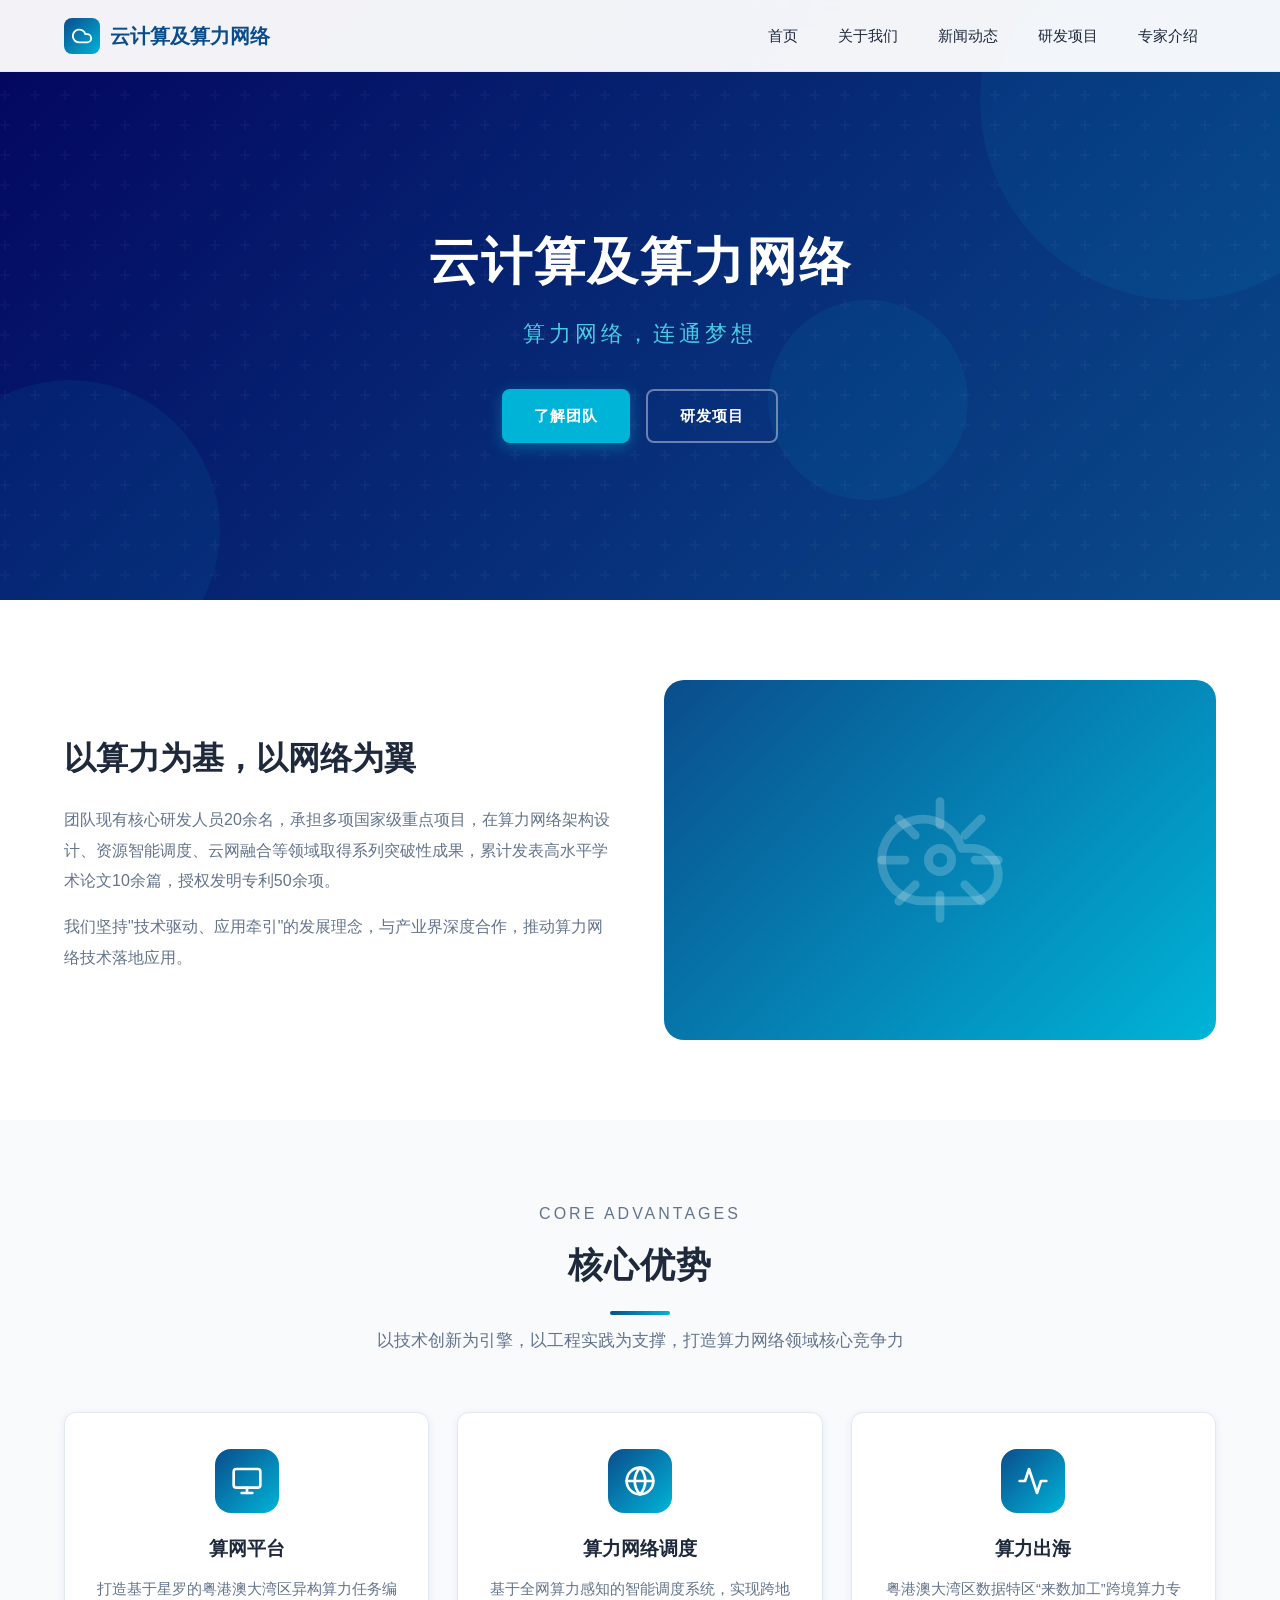
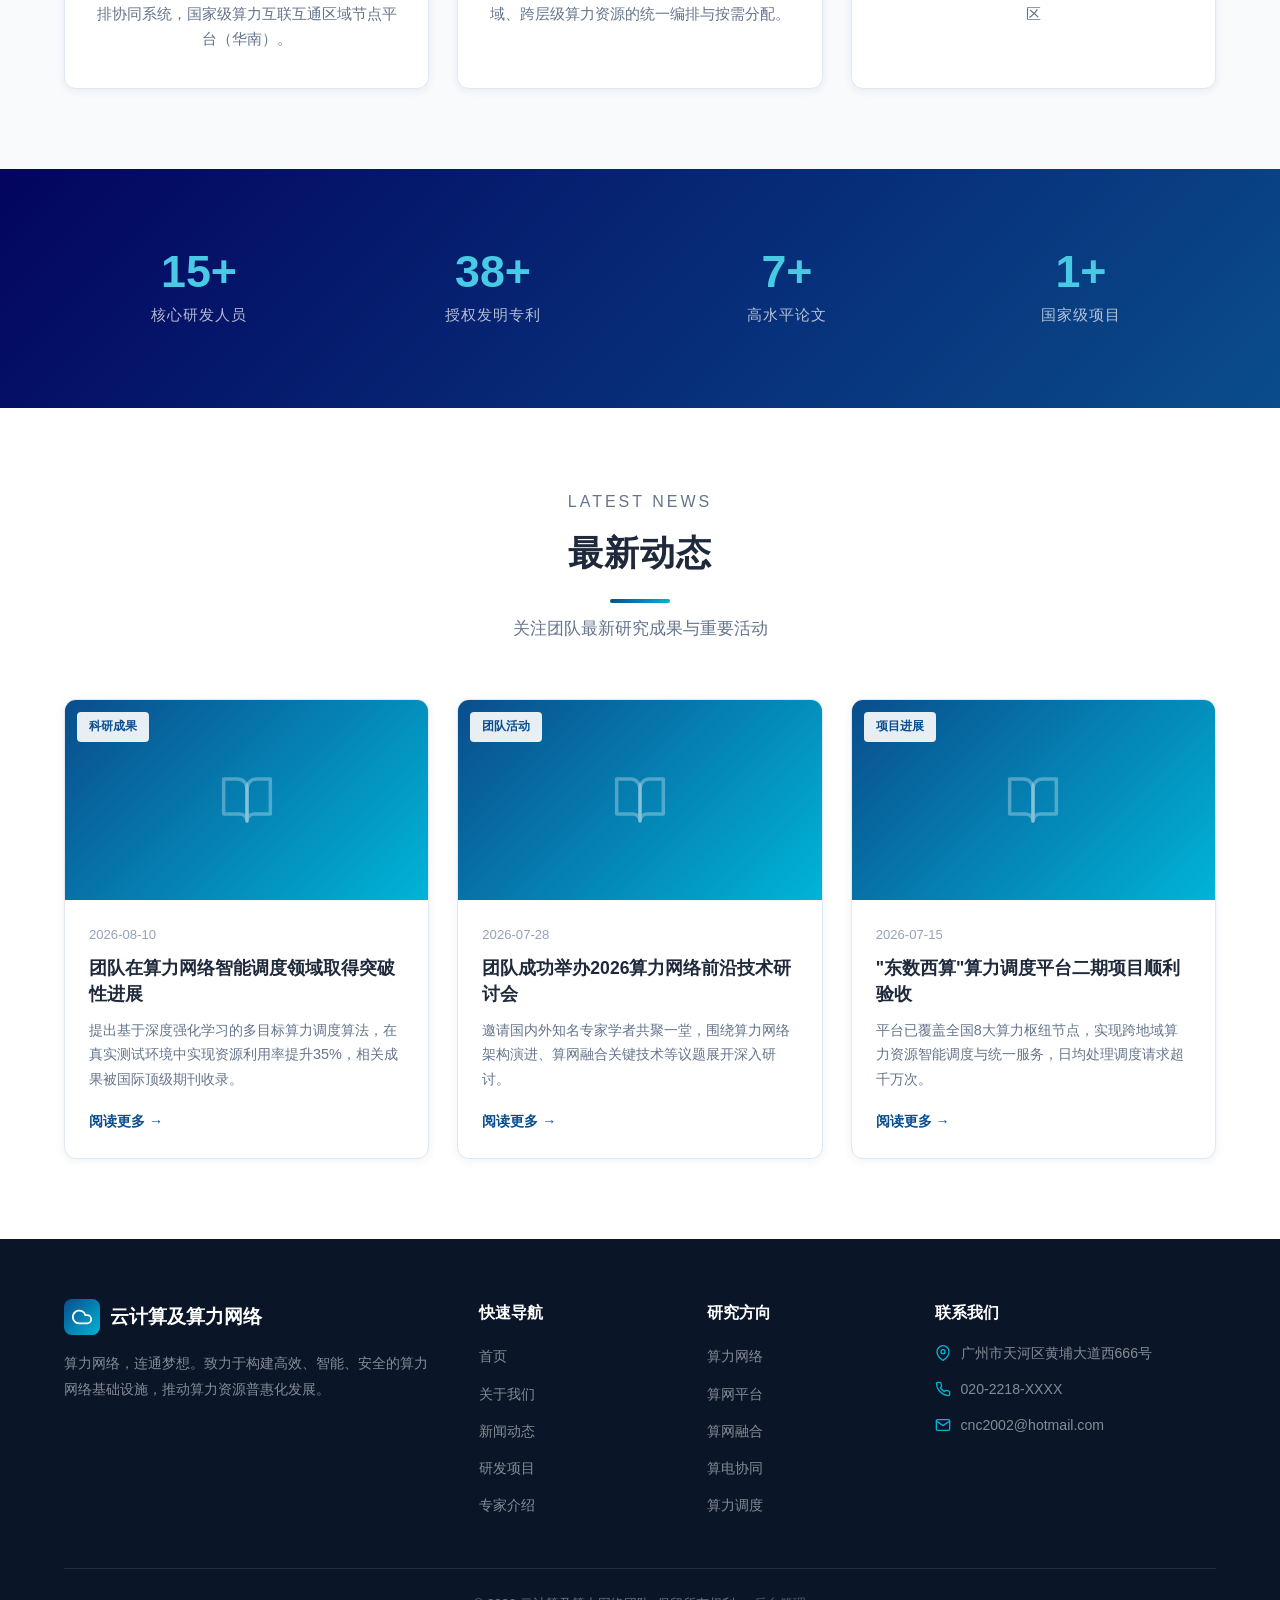
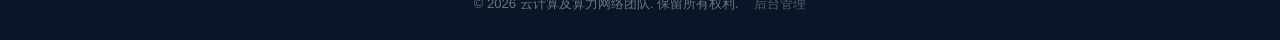
==== index.html @ 41dea6e2 "Add files via upload" ====
<!DOCTYPE html>
<html lang="zh-CN">
<head>
  <meta charset="UTF-8">
  <meta name="viewport" content="width=device-width, initial-scale=1.0">
  <meta name="description" content="云计算及算力网络 - 算力网络，连通梦想。">
  <title>云计算及算力网络 | 算力网络，连通梦想</title>
  <link rel="stylesheet" href="./css/style.css">
</head>
<body>

  <!-- 导航栏 -->
  <nav class="navbar">
    <div class="container">
      <a href="./index.html" class="nav-logo">
        <span class="logo-icon">
          <svg viewBox="0 0 24 24" fill="none" stroke="currentColor" stroke-width="2" stroke-linecap="round" stroke-linejoin="round">
            <path d="M17.5 19H9a7 7 0 1 1 6.71-9h1.79a4.5 4.5 0 1 1 0 9Z"/>
          </svg>
        </span>
        <span>云计算及算力网络</span>
      </a>
      <ul class="nav-menu">
        <li><a href="./index.html">首页</a></li>
        <li><a href="./about.html">关于我们</a></li>
        <li><a href="./news.html">新闻动态</a></li>
        <li><a href="./projects.html">研发项目</a></li>
        <li><a href="./experts.html">专家介绍</a></li>
      </ul>
      <div class="nav-toggle">
        <span></span><span></span><span></span>
      </div>
    </div>
  </nav>

  <!-- Hero 区域 -->
  <section class="hero">
    <div class="hero-bg-animation">
      <div class="circle"></div>
      <div class="circle"></div>
      <div class="circle"></div>
    </div>
    <div class="hero-content">
      <h1>云计算及算力网络</h1>
      <p class="slogan">算力网络，连通梦想</p>
 
      <div class="hero-buttons">
        <a href="./about.html" class="btn btn-primary">了解团队</a>
        <a href="./projects.html" class="btn btn-outline">研发项目</a>
      </div>
    </div>
  </section>

  <!-- 团队简介 -->
  <section class="section">
    <div class="container">
      <div class="about-intro">
        <div class="about-text fade-in">
          <h2>以算力为基，以网络为翼</h2>
          <p>
            团队现有核心研发人员20余名，承担多项国家级重点项目，在算力网络架构设计、资源智能调度、云网融合等领域取得系列突破性成果，累计发表高水平学术论文10余篇，授权发明专利50余项。
          </p>
          <p>
            我们坚持"技术驱动、应用牵引"的发展理念，与产业界深度合作，推动算力网络技术落地应用。
          </p>
        </div>
        <div class="about-visual fade-in">
          <svg viewBox="0 0 24 24" fill="none" stroke="currentColor" stroke-width="1.5" stroke-linecap="round" stroke-linejoin="round">
            <path d="M17.5 19H9a7 7 0 1 1 6.71-9h1.79a4.5 4.5 0 1 1 0 9Z"/>
            <circle cx="12" cy="12" r="2"/>
            <path d="M12 2v4M12 18v4M4.93 4.93l2.83 2.83M16.24 16.24l2.83 2.83M2 12h4M18 12h4M4.93 19.07l2.83-2.83M16.24 7.76l2.83-2.83"/>
          </svg>
        </div>
      </div>
    </div>
  </section>

  <!-- 核心优势 -->
  <section class="section section-light">
    <div class="container">
      <div class="section-title fade-in">
        <p class="subtitle">CORE ADVANTAGES</p>
        <h2>核心优势</h2>
        <p>以技术创新为引擎，以工程实践为支撑，打造算力网络领域核心竞争力</p>
      </div>
      <div class="features-grid">
        <div class="feature-card fade-in">
          <div class="icon-wrap">
            <svg viewBox="0 0 24 24" fill="none" stroke="currentColor" stroke-width="2" stroke-linecap="round" stroke-linejoin="round">
              <rect x="2" y="3" width="20" height="14" rx="2" ry="2"/>
              <line x1="8" y1="21" x2="16" y2="21"/>
              <line x1="12" y1="17" x2="12" y2="21"/>
            </svg>
          </div>
          <h3>算网平台</h3>
          <p>打造基于星罗的粤港澳大湾区异构算力任务编排协同系统，国家级算力互联互通区域节点平台（华南）。</p>
        </div>
        <div class="feature-card fade-in">
          <div class="icon-wrap">
            <svg viewBox="0 0 24 24" fill="none" stroke="currentColor" stroke-width="2" stroke-linecap="round" stroke-linejoin="round">
              <circle cx="12" cy="12" r="10"/>
              <line x1="2" y1="12" x2="22" y2="12"/>
              <path d="M12 2a15.3 15.3 0 0 1 4 10 15.3 15.3 0 0 1-4 10 15.3 15.3 0 0 1-4-10 15.3 15.3 0 0 1 4-10z"/>
            </svg>
          </div>
          <h3>算力网络调度</h3>
          <p>基于全网算力感知的智能调度系统，实现跨地域、跨层级算力资源的统一编排与按需分配。</p>
        </div>

        <div class="feature-card fade-in">
          <div class="icon-wrap">
            <svg viewBox="0 0 24 24" fill="none" stroke="currentColor" stroke-width="2" stroke-linecap="round" stroke-linejoin="round">
              <polyline points="22 12 18 12 15 21 9 3 6 12 2 12"/>
            </svg>
          </div>
          <h3>算力出海</h3>
          <p>粤港澳大湾区数据特区“来数加工”跨境算力专区</p>
        </div>
      </div>
    </div>
  </section>

  <!-- 数据统计 -->
  <section class="stats-section">
    <div class="container">
      <div class="stats-grid">
        <div class="stat-item">
          <div class="stat-number" data-target="20" data-suffix="+">0</div>
          <div class="stat-label">核心研发人员</div>
        </div>
        <div class="stat-item">
          <div class="stat-number" data-target="50" data-suffix="+">0</div>
          <div class="stat-label">授权发明专利</div>
        </div>
        <div class="stat-item">
          <div class="stat-number" data-target="10" data-suffix="+">0</div>
          <div class="stat-label">高水平论文</div>
        </div>
        <div class="stat-item">
          <div class="stat-number" data-target="2" data-suffix="+">0</div>
          <div class="stat-label">国家级项目</div>
        </div>
      </div>
    </div>
  </section>

  <!-- 最新动态 -->
  <section class="section">
    <div class="container">
      <div class="section-title fade-in">
        <p class="subtitle">LATEST NEWS</p>
        <h2>最新动态</h2>
        <p>关注团队最新研究成果与重要活动</p>
      </div>
      <div class="news-grid" id="latest-news">
        <div class="empty-state" style="grid-column:1/-1;text-align:center;padding:40px;color:#94A3B8;">
          <p>正在加载...</p>
        </div>
      </div>
    </div>
  </section>

  <!-- 页脚 -->
  <footer class="footer">
    <div class="container">
      <div class="footer-grid">
        <div class="footer-brand">
          <div class="footer-logo">
            <span class="logo-icon">
              <svg viewBox="0 0 24 24" fill="none" stroke="currentColor" stroke-width="2" stroke-linecap="round" stroke-linejoin="round">
                <path d="M17.5 19H9a7 7 0 1 1 6.71-9h1.79a4.5 4.5 0 1 1 0 9Z"/>
              </svg>
            </span>
            <span>云计算及算力网络</span>
          </div>
          <p>算力网络，连通梦想。致力于构建高效、智能、安全的算力网络基础设施，推动算力资源普惠化发展。</p>
        </div>
        <div class="footer-col">
          <h4>快速导航</h4>
          <ul>
            <li><a href="./index.html">首页</a></li>
            <li><a href="./about.html">关于我们</a></li>
            <li><a href="./news.html">新闻动态</a></li>
            <li><a href="./projects.html">研发项目</a></li>
            <li><a href="./experts.html">专家介绍</a></li>
          </ul>
        </div>
        <div class="footer-col">
          <h4>研究方向</h4>
          <ul>
            <li><a href="./projects.html">算力网络</a></li>
            <li><a href="./projects.html">算网平台</a></li>
            <li><a href="./projects.html">算网融合</a></li>
            <li><a href="./projects.html">算电协同</a></li>
            <li><a href="./projects.html">算力调度</a></li>
          </ul>
        </div>
        <div class="footer-col footer-contact">
          <h4>联系我们</h4>
          <div class="contact-item">
            <svg viewBox="0 0 24 24" fill="none" stroke="currentColor" stroke-width="2" stroke-linecap="round" stroke-linejoin="round">
              <path d="M21 10c0 7-9 13-9 13s-9-6-9-13a9 9 0 0 1 18 0z"/>
              <circle cx="12" cy="10" r="3"/>
            </svg>
            <span>广州市天河区黄埔大道西666号</span>
          </div>
          <div class="contact-item">
            <svg viewBox="0 0 24 24" fill="none" stroke="currentColor" stroke-width="2" stroke-linecap="round" stroke-linejoin="round">
              <path d="M22 16.92v3a2 2 0 0 1-2.18 2 19.79 19.79 0 0 1-8.63-3.07 19.5 19.5 0 0 1-6-6 19.79 19.79 0 0 1-3.07-8.67A2 2 0 0 1 4.11 2h3a2 2 0 0 1 2 1.72 12.84 12.84 0 0 0 .7 2.81 2 2 0 0 1-.45 2.11L8.09 9.91a16 16 0 0 0 6 6l1.27-1.27a2 2 0 0 1 2.11-.45 12.84 12.84 0 0 0 2.81.7A2 2 0 0 1 22 16.92z"/>
            </svg>
            <span>020-2218-XXXX</span>
          </div>
          <div class="contact-item">
            <svg viewBox="0 0 24 24" fill="none" stroke="currentColor" stroke-width="2" stroke-linecap="round" stroke-linejoin="round">
              <path d="M4 4h16c1.1 0 2 .9 2 2v12c0 1.1-.9 2-2 2H4c-1.1 0-2-.9-2-2V6c0-1.1.9-2 2-2z"/>
              <polyline points="22,6 12,13 2,6"/>
            </svg>
            <span>cnc2002@hotmail.com</span>
          </div>
        </div>
      </div>
      <div class="footer-bottom">
        <p>&copy; 2026 云计算及算力网络团队. 保留所有权利. <a href="./admin.html" style="color:rgba(255,255,255,0.3);margin-left:12px;">后台管理</a></p>
      </div>
    </div>
  </footer>

  <script src="./js/data.js"></script>
  <script src="./js/render.js"></script>
  <script src="./js/main.js"></script>
  <script>CCNRender.renderNews('latest-news', 3);</script>
</body>
</html>
---- css/style.css ----
/* ============================
   云计算及算力网络 - 团队展示网站
   全局样式表
   ============================ */

/* ===== CSS 变量 ===== */
:root {
  --primary: #0A4D8C;
  --primary-dark: #073B6B;
  --primary-light: #1479C4;
  --accent: #00B4D8;
  --accent-light: #48CAE4;
  --dark: #03045E;
  --bg-light: #F8FAFC;
  --bg-white: #FFFFFF;
  --text-primary: #1E293B;
  --text-secondary: #64748B;
  --text-light: #94A3B8;
  --border: #E2E8F0;
  --gradient: linear-gradient(135deg, #0A4D8C 0%, #00B4D8 100%);
  --gradient-dark: linear-gradient(135deg, #03045E 0%, #0A4D8C 100%);
  --shadow-sm: 0 2px 8px rgba(10, 77, 140, 0.08);
  --shadow-md: 0 4px 20px rgba(10, 77, 140, 0.12);
  --shadow-lg: 0 8px 30px rgba(10, 77, 140, 0.16);
  --radius: 12px;
  --radius-lg: 20px;
  --max-width: 1200px;
  --transition: all 0.3s cubic-bezier(0.4, 0, 0.2, 1);
}

/* ===== Reset ===== */
*, *::before, *::after {
  margin: 0;
  padding: 0;
  box-sizing: border-box;
}

html {
  scroll-behavior: smooth;
  font-size: 16px;
}

body {
  font-family: "PingFang SC", "Microsoft YaHei", "Helvetica Neue", Arial, sans-serif;
  color: var(--text-primary);
  background: var(--bg-white);
  line-height: 1.7;
  overflow-x: hidden;
}

a {
  text-decoration: none;
  color: inherit;
  transition: var(--transition);
}

ul {
  list-style: none;
}

img {
  max-width: 100%;
  display: block;
}

/* ===== 通用容器 ===== */
.container {
  max-width: var(--max-width);
  margin: 0 auto;
  padding: 0 24px;
}

.section {
  padding: 80px 0;
}

.section-light {
  background: var(--bg-light);
}

.section-title {
  text-align: center;
  margin-bottom: 56px;
}

.section-title h2 {
  font-size: 2.2rem;
  font-weight: 700;
  color: var(--text-primary);
  margin-bottom: 12px;
  letter-spacing: 1px;
}

.section-title .subtitle {
  font-size: 1rem;
  color: var(--text-secondary);
  text-transform: uppercase;
  letter-spacing: 3px;
  margin-bottom: 8px;
}

.section-title p {
  font-size: 1.05rem;
  color: var(--text-secondary);
  max-width: 600px;
  margin: 0 auto;
}

/* 分隔线装饰 */
.section-title h2::after {
  content: '';
  display: block;
  width: 60px;
  height: 4px;
  background: var(--gradient);
  border-radius: 2px;
  margin: 16px auto 0;
}

/* ===== 导航栏 ===== */
.navbar {
  position: fixed;
  top: 0;
  left: 0;
  width: 100%;
  height: 72px;
  background: rgba(255, 255, 255, 0.95);
  backdrop-filter: blur(12px);
  -webkit-backdrop-filter: blur(12px);
  border-bottom: 1px solid var(--border);
  z-index: 1000;
  transition: var(--transition);
}

.navbar.scrolled {
  box-shadow: var(--shadow-sm);
  height: 64px;
}

.navbar .container {
  display: flex;
  align-items: center;
  justify-content: space-between;
  height: 100%;
}

.nav-logo {
  display: flex;
  align-items: center;
  gap: 10px;
  font-size: 1.25rem;
  font-weight: 700;
  color: var(--primary);
}

.nav-logo .logo-icon {
  width: 36px;
  height: 36px;
  display: flex;
  align-items: center;
  justify-content: center;
  background: var(--gradient);
  border-radius: 8px;
  color: white;
  flex-shrink: 0;
}

.nav-logo .logo-icon svg {
  width: 22px;
  height: 22px;
}

.nav-menu {
  display: flex;
  align-items: center;
  gap: 4px;
}

.nav-menu a {
  padding: 8px 18px;
  font-size: 0.95rem;
  font-weight: 500;
  color: var(--text-primary);
  border-radius: 8px;
  position: relative;
}

.nav-menu a:hover {
  color: var(--primary);
  background: rgba(10, 77, 140, 0.06);
}

.nav-menu a.active {
  color: var(--primary);
  font-weight: 600;
}

.nav-menu a.active::after {
  content: '';
  position: absolute;
  bottom: -2px;
  left: 50%;
  transform: translateX(-50%);
  width: 24px;
  height: 3px;
  background: var(--gradient);
  border-radius: 2px;
}

/* 移动端汉堡菜单 */
.nav-toggle {
  display: none;
  flex-direction: column;
  gap: 5px;
  cursor: pointer;
  padding: 8px;
}

.nav-toggle span {
  width: 24px;
  height: 2px;
  background: var(--text-primary);
  border-radius: 2px;
  transition: var(--transition);
}

.nav-toggle.active span:nth-child(1) {
  transform: rotate(45deg) translate(5px, 5px);
}

.nav-toggle.active span:nth-child(2) {
  opacity: 0;
}

.nav-toggle.active span:nth-child(3) {
  transform: rotate(-45deg) translate(5px, -5px);
}

/* ===== Hero 区域 ===== */
.hero {
  position: relative;
  min-height: 600px;
  display: flex;
  align-items: center;
  justify-content: center;
  text-align: center;
  background: var(--gradient-dark);
  color: white;
  overflow: hidden;
  padding-top: 72px;
}

.hero::before {
  content: '';
  position: absolute;
  top: 0;
  left: 0;
  width: 100%;
  height: 100%;
  background: url("data:image/svg+xml,%3Csvg xmlns='http://www.w3.org/2000/svg' width='60' height='60' viewBox='0 0 60 60'%3E%3Cg fill='none' fill-rule='evenodd'%3E%3Cg fill='%23ffffff' fill-opacity='0.03'%3E%3Cpath d='M36 34v-4h-2v4h-4v2h4v4h2v-4h4v-2h-4zm0-30V0h-2v4h-4v2h4v4h2V6h4V4h-4zM6 34v-4H4v4H0v2h4v4h2v-4h4v-2H6zM6 4V0H4v4H0v2h4v4h2V6h4V4H6z'/%3E%3C/g%3E%3C/g%3E%3C/svg%3E");
}

.hero-bg-animation {
  position: absolute;
  top: 0;
  left: 0;
  width: 100%;
  height: 100%;
  overflow: hidden;
  z-index: 0;
}

.hero-bg-animation .circle {
  position: absolute;
  border-radius: 50%;
  background: rgba(0, 180, 216, 0.08);
  animation: float 8s ease-in-out infinite;
}

.hero-bg-animation .circle:nth-child(1) {
  width: 400px;
  height: 400px;
  top: -100px;
  right: -100px;
  animation-delay: 0s;
}

.hero-bg-animation .circle:nth-child(2) {
  width: 300px;
  height: 300px;
  bottom: -80px;
  left: -80px;
  animation-delay: 3s;
}

.hero-bg-animation .circle:nth-child(3) {
  width: 200px;
  height: 200px;
  top: 50%;
  left: 60%;
  animation-delay: 5s;
}

@keyframes float {
  0%, 100% { transform: translateY(0) scale(1); }
  50% { transform: translateY(-30px) scale(1.05); }
}

.hero-content {
  position: relative;
  z-index: 1;
  max-width: 800px;
  padding: 0 24px;
  animation: fadeInUp 1s ease;
}

.hero-content h1 {
  font-size: 3.2rem;
  font-weight: 800;
  margin-bottom: 20px;
  letter-spacing: 2px;
  line-height: 1.3;
}

.hero-content .slogan {
  font-size: 1.4rem;
  font-weight: 300;
  color: var(--accent-light);
  margin-bottom: 36px;
  letter-spacing: 4px;
}

.hero-content .hero-desc {
  font-size: 1.05rem;
  color: rgba(255, 255, 255, 0.8);
  margin-bottom: 36px;
  line-height: 1.8;
}

.hero-buttons {
  display: flex;
  gap: 16px;
  justify-content: center;
  flex-wrap: wrap;
}

.btn {
  display: inline-flex;
  align-items: center;
  gap: 8px;
  padding: 12px 32px;
  font-size: 0.95rem;
  font-weight: 600;
  border-radius: 8px;
  border: none;
  cursor: pointer;
  transition: var(--transition);
  letter-spacing: 1px;
}

.btn-primary {
  background: var(--accent);
  color: white;
  box-shadow: 0 4px 15px rgba(0, 180, 216, 0.4);
}

.btn-primary:hover {
  background: var(--accent-light);
  transform: translateY(-2px);
  box-shadow: 0 6px 20px rgba(0, 180, 216, 0.5);
}

.btn-outline {
  background: transparent;
  color: white;
  border: 2px solid rgba(255, 255, 255, 0.4);
}

.btn-outline:hover {
  background: rgba(255, 255, 255, 0.1);
  border-color: white;
  transform: translateY(-2px);
}

/* 内页 Hero */
.page-hero {
  position: relative;
  background: var(--gradient-dark);
  color: white;
  padding: 140px 0 70px;
  text-align: center;
  overflow: hidden;
}

.page-hero::before {
  content: '';
  position: absolute;
  top: 0;
  left: 0;
  width: 100%;
  height: 100%;
  background: url("data:image/svg+xml,%3Csvg xmlns='http://www.w3.org/2000/svg' width='60' height='60' viewBox='0 0 60 60'%3E%3Cg fill='none' fill-rule='evenodd'%3E%3Cg fill='%23ffffff' fill-opacity='0.03'%3E%3Cpath d='M36 34v-4h-2v4h-4v2h4v4h2v-4h4v-2h-4zm0-30V0h-2v4h-4v2h4v4h2V6h4V4h-4zM6 34v-4H4v4H0v2h4v4h2v-4h4v-2H6zM6 4V0H4v4H0v2h4v4h2V6h4V4H6z'/%3E%3C/g%3E%3C/g%3E%3C/svg%3E");
}

.page-hero .container {
  position: relative;
  z-index: 1;
}

.page-hero h1 {
  font-size: 2.6rem;
  font-weight: 800;
  margin-bottom: 12px;
  letter-spacing: 2px;
}

.page-hero .breadcrumb {
  font-size: 0.9rem;
  color: rgba(255, 255, 255, 0.6);
}

.page-hero .breadcrumb a:hover {
  color: var(--accent-light);
}

/* ===== 卡片通用 ===== */
.card {
  background: var(--bg-white);
  border-radius: var(--radius);
  box-shadow: var(--shadow-sm);
  transition: var(--transition);
  overflow: hidden;
  border: 1px solid var(--border);
}

.card:hover {
  box-shadow: var(--shadow-lg);
  transform: translateY(-4px);
}

/* ===== 特性卡片 ===== */
.features-grid {
  display: grid;
  grid-template-columns: repeat(auto-fit, minmax(260px, 1fr));
  gap: 28px;
}

.feature-card {
  background: var(--bg-white);
  border-radius: var(--radius);
  padding: 36px 28px;
  text-align: center;
  box-shadow: var(--shadow-sm);
  transition: var(--transition);
  border: 1px solid var(--border);
}

.feature-card:hover {
  box-shadow: var(--shadow-lg);
  transform: translateY(-6px);
  border-color: var(--accent);
}

.feature-card .icon-wrap {
  width: 64px;
  height: 64px;
  margin: 0 auto 20px;
  display: flex;
  align-items: center;
  justify-content: center;
  background: var(--gradient);
  border-radius: 16px;
  color: white;
}

.feature-card .icon-wrap svg {
  width: 32px;
  height: 32px;
}

.feature-card h3 {
  font-size: 1.2rem;
  font-weight: 600;
  margin-bottom: 12px;
  color: var(--text-primary);
}

.feature-card p {
  font-size: 0.92rem;
  color: var(--text-secondary);
  line-height: 1.7;
}

/* ===== 数据统计 ===== */
.stats-section {
  background: var(--gradient-dark);
  color: white;
  padding: 60px 0;
}

.stats-grid {
  display: grid;
  grid-template-columns: repeat(auto-fit, minmax(200px, 1fr));
  gap: 24px;
  text-align: center;
}

.stat-item {
  padding: 20px;
}

.stat-item .stat-number {
  font-size: 2.8rem;
  font-weight: 800;
  color: var(--accent-light);
  line-height: 1;
  margin-bottom: 8px;
}

.stat-item .stat-label {
  font-size: 0.95rem;
  color: rgba(255, 255, 255, 0.7);
  letter-spacing: 1px;
}

/* ===== 新闻卡片 ===== */
.news-grid {
  display: grid;
  grid-template-columns: repeat(auto-fill, minmax(340px, 1fr));
  gap: 28px;
}

.news-card {
  background: var(--bg-white);
  border-radius: var(--radius);
  overflow: hidden;
  box-shadow: var(--shadow-sm);
  transition: var(--transition);
  border: 1px solid var(--border);
}

.news-card:hover {
  box-shadow: var(--shadow-lg);
  transform: translateY(-4px);
}

.news-card .news-image {
  width: 100%;
  height: 200px;
  background: var(--gradient);
  position: relative;
  display: flex;
  align-items: center;
  justify-content: center;
  overflow: hidden;
}

.news-card .news-image svg {
  width: 56px;
  height: 56px;
  color: rgba(255, 255, 255, 0.3);
}

.news-card .news-tag {
  position: absolute;
  top: 12px;
  left: 12px;
  padding: 4px 12px;
  background: rgba(255, 255, 255, 0.9);
  color: var(--primary);
  font-size: 0.78rem;
  font-weight: 600;
  border-radius: 4px;
}

.news-card .news-body {
  padding: 24px;
}

.news-card .news-date {
  font-size: 0.82rem;
  color: var(--text-light);
  margin-bottom: 8px;
}

.news-card h3 {
  font-size: 1.1rem;
  font-weight: 600;
  margin-bottom: 10px;
  color: var(--text-primary);
  line-height: 1.5;
}

.news-card p {
  font-size: 0.9rem;
  color: var(--text-secondary);
  line-height: 1.7;
  margin-bottom: 16px;
}

.news-card .read-more {
  font-size: 0.88rem;
  color: var(--primary);
  font-weight: 600;
  display: inline-flex;
  align-items: center;
  gap: 4px;
}

.news-card .read-more:hover {
  color: var(--accent);
  gap: 8px;
}

/* ===== 项目卡片 ===== */
.projects-grid {
  display: grid;
  grid-template-columns: repeat(auto-fill, minmax(340px, 1fr));
  gap: 28px;
}

.project-card {
  background: var(--bg-white);
  border-radius: var(--radius);
  overflow: hidden;
  box-shadow: var(--shadow-sm);
  transition: var(--transition);
  border: 1px solid var(--border);
}

.project-card:hover {
  box-shadow: var(--shadow-lg);
  transform: translateY(-4px);
}

.project-card .project-header {
  height: 140px;
  background: var(--gradient);
  display: flex;
  align-items: center;
  justify-content: center;
  position: relative;
}

.project-card .project-header svg {
  width: 48px;
  height: 48px;
  color: rgba(255, 255, 255, 0.4);
}

.project-card .project-status {
  position: absolute;
  top: 12px;
  right: 12px;
  padding: 4px 12px;
  background: rgba(255, 255, 255, 0.9);
  font-size: 0.78rem;
  font-weight: 600;
  border-radius: 4px;
  color: var(--primary);
}

.project-card .project-body {
  padding: 24px;
}

.project-card h3 {
  font-size: 1.15rem;
  font-weight: 600;
  margin-bottom: 10px;
  color: var(--text-primary);
}

.project-card .project-tags {
  display: flex;
  flex-wrap: wrap;
  gap: 8px;
  margin-bottom: 14px;
}

.project-card .project-tag {
  padding: 3px 10px;
  background: rgba(10, 77, 140, 0.08);
  color: var(--primary);
  font-size: 0.78rem;
  border-radius: 4px;
}

.project-card p {
  font-size: 0.9rem;
  color: var(--text-secondary);
  line-height: 1.7;
}

/* ===== 专家卡片 ===== */
.experts-grid {
  display: grid;
  grid-template-columns: repeat(auto-fill, minmax(280px, 1fr));
  gap: 28px;
}

.expert-card {
  background: var(--bg-white);
  border-radius: var(--radius);
  overflow: hidden;
  box-shadow: var(--shadow-sm);
  transition: var(--transition);
  border: 1px solid var(--border);
  text-align: center;
}

.expert-card:hover {
  box-shadow: var(--shadow-lg);
  transform: translateY(-4px);
}

.expert-card .expert-avatar {
  width: 120px;
  height: 120px;
  margin: 32px auto 20px;
  border-radius: 50%;
  background: var(--gradient);
  display: flex;
  align-items: center;
  justify-content: center;
  font-size: 2.4rem;
  font-weight: 700;
  color: white;
  position: relative;
}

.expert-card .expert-avatar::after {
  content: '';
  position: absolute;
  bottom: 2px;
  right: 2px;
  width: 20px;
  height: 20px;
  background: #22C55E;
  border: 3px solid white;
  border-radius: 50%;
}

.expert-card .expert-body {
  padding: 0 24px 28px;
}

.expert-card h3 {
  font-size: 1.2rem;
  font-weight: 600;
  margin-bottom: 4px;
  color: var(--text-primary);
}

.expert-card .expert-title {
  font-size: 0.88rem;
  color: var(--primary);
  font-weight: 500;
  margin-bottom: 14px;
}

.expert-card .expert-desc {
  font-size: 0.88rem;
  color: var(--text-secondary);
  line-height: 1.7;
  margin-bottom: 16px;
}

.expert-card .expert-tags {
  display: flex;
  flex-wrap: wrap;
  gap: 6px;
  justify-content: center;
}

.expert-card .expert-tag {
  padding: 3px 10px;
  background: rgba(10, 77, 140, 0.06);
  color: var(--text-secondary);
  font-size: 0.76rem;
  border-radius: 4px;
}

/* ===== 时间线 ===== */
.timeline {
  position: relative;
  max-width: 800px;
  margin: 0 auto;
  padding: 20px 0;
}

.timeline::before {
  content: '';
  position: absolute;
  left: 50%;
  top: 0;
  bottom: 0;
  width: 2px;
  background: var(--border);
  transform: translateX(-50%);
}

.timeline-item {
  position: relative;
  padding: 20px 0;
  width: 50%;
  padding-right: 40px;
}

.timeline-item:nth-child(even) {
  left: 50%;
  padding-right: 0;
  padding-left: 40px;
}

.timeline-item .timeline-dot {
  position: absolute;
  top: 28px;
  right: -8px;
  width: 16px;
  height: 16px;
  background: var(--accent);
  border: 3px solid white;
  border-radius: 50%;
  box-shadow: 0 0 0 3px var(--accent);
  z-index: 1;
}

.timeline-item:nth-child(even) .timeline-dot {
  right: auto;
  left: -8px;
}

.timeline-item .timeline-content {
  background: var(--bg-white);
  padding: 20px 24px;
  border-radius: var(--radius);
  box-shadow: var(--shadow-sm);
  border: 1px solid var(--border);
}

.timeline-item .timeline-year {
  font-size: 1.3rem;
  font-weight: 700;
  color: var(--primary);
  margin-bottom: 6px;
}

.timeline-item .timeline-content h4 {
  font-size: 1rem;
  font-weight: 600;
  margin-bottom: 6px;
  color: var(--text-primary);
}

.timeline-item .timeline-content p {
  font-size: 0.88rem;
  color: var(--text-secondary);
}

/* ===== 关于我们 - 介绍区域 ===== */
.about-intro {
  display: grid;
  grid-template-columns: 1fr 1fr;
  gap: 48px;
  align-items: center;
}

.about-intro .about-text h2 {
  font-size: 2rem;
  font-weight: 700;
  margin-bottom: 20px;
  color: var(--text-primary);
}

.about-intro .about-text p {
  font-size: 1rem;
  color: var(--text-secondary);
  line-height: 1.9;
  margin-bottom: 16px;
}

.about-intro .about-visual {
  position: relative;
  height: 360px;
  border-radius: var(--radius-lg);
  background: var(--gradient);
  display: flex;
  align-items: center;
  justify-content: center;
  overflow: hidden;
}

.about-intro .about-visual svg {
  width: 140px;
  height: 140px;
  color: rgba(255, 255, 255, 0.2);
}

/* 使命愿景 */
.mission-vision {
  display: grid;
  grid-template-columns: repeat(auto-fit, minmax(300px, 1fr));
  gap: 28px;
}

.mv-card {
  background: var(--bg-white);
  border-radius: var(--radius);
  padding: 36px 28px;
  box-shadow: var(--shadow-sm);
  border: 1px solid var(--border);
  text-align: center;
  transition: var(--transition);
}

.mv-card:hover {
  box-shadow: var(--shadow-md);
  transform: translateY(-4px);
}

.mv-card .mv-icon {
  width: 56px;
  height: 56px;
  margin: 0 auto 20px;
  display: flex;
  align-items: center;
  justify-content: center;
  background: rgba(10, 77, 140, 0.08);
  border-radius: 14px;
  color: var(--primary);
}

.mv-card .mv-icon svg {
  width: 28px;
  height: 28px;
}

.mv-card h3 {
  font-size: 1.25rem;
  font-weight: 600;
  margin-bottom: 12px;
  color: var(--text-primary);
}

.mv-card p {
  font-size: 0.92rem;
  color: var(--text-secondary);
  line-height: 1.8;
}

/* ===== 新闻详情列表 ===== */
.news-list {
  max-width: 800px;
  margin: 0 auto;
}

.news-list-item {
  display: flex;
  gap: 24px;
  padding: 28px 0;
  border-bottom: 1px solid var(--border);
  transition: var(--transition);
}

.news-list-item:hover {
  padding-left: 8px;
}

.news-list-item .news-date-box {
  flex-shrink: 0;
  width: 80px;
  text-align: center;
  padding: 12px;
  background: var(--bg-light);
  border-radius: var(--radius);
}

.news-list-item .news-date-box .day {
  font-size: 1.8rem;
  font-weight: 700;
  color: var(--primary);
  line-height: 1;
}

.news-list-item .news-date-box .month {
  font-size: 0.82rem;
  color: var(--text-secondary);
  margin-top: 4px;
}

.news-list-item .news-content h3 {
  font-size: 1.1rem;
  font-weight: 600;
  margin-bottom: 8px;
  color: var(--text-primary);
}

.news-list-item .news-content h3:hover {
  color: var(--primary);
}

.news-list-item .news-content p {
  font-size: 0.9rem;
  color: var(--text-secondary);
  line-height: 1.7;
  margin-bottom: 8px;
}

.news-list-item .news-content .news-meta {
  display: flex;
  gap: 16px;
  font-size: 0.82rem;
  color: var(--text-light);
}

/* ===== 筛选标签 ===== */
.filter-tabs {
  display: flex;
  gap: 12px;
  justify-content: center;
  margin-bottom: 40px;
  flex-wrap: wrap;
}

.filter-tab {
  padding: 8px 20px;
  font-size: 0.9rem;
  font-weight: 500;
  color: var(--text-secondary);
  background: var(--bg-white);
  border: 1px solid var(--border);
  border-radius: 20px;
  cursor: pointer;
  transition: var(--transition);
}

.filter-tab:hover {
  border-color: var(--primary);
  color: var(--primary);
}

.filter-tab.active {
  background: var(--primary);
  color: white;
  border-color: var(--primary);
}

/* ===== 页脚 ===== */
.footer {
  background: #0A1628;
  color: rgba(255, 255, 255, 0.7);
  padding: 60px 0 24px;
}

.footer-grid {
  display: grid;
  grid-template-columns: 2fr 1fr 1fr 1.5fr;
  gap: 40px;
  margin-bottom: 40px;
}

.footer-brand .footer-logo {
  display: flex;
  align-items: center;
  gap: 10px;
  font-size: 1.2rem;
  font-weight: 700;
  color: white;
  margin-bottom: 16px;
}

.footer-brand .footer-logo .logo-icon {
  width: 36px;
  height: 36px;
  display: flex;
  align-items: center;
  justify-content: center;
  background: var(--gradient);
  border-radius: 8px;
}

.footer-brand .footer-logo .logo-icon svg {
  width: 22px;
  height: 22px;
}

.footer-brand p {
  font-size: 0.88rem;
  line-height: 1.8;
  color: rgba(255, 255, 255, 0.5);
}

.footer-col h4 {
  font-size: 1rem;
  font-weight: 600;
  color: white;
  margin-bottom: 16px;
}

.footer-col ul li {
  margin-bottom: 10px;
}

.footer-col ul li a {
  font-size: 0.88rem;
  color: rgba(255, 255, 255, 0.5);
}

.footer-col ul li a:hover {
  color: var(--accent-light);
}

.footer-contact .contact-item {
  display: flex;
  align-items: flex-start;
  gap: 10px;
  margin-bottom: 12px;
  font-size: 0.88rem;
  color: rgba(255, 255, 255, 0.5);
}

.footer-contact .contact-item svg {
  width: 16px;
  height: 16px;
  flex-shrink: 0;
  margin-top: 3px;
  color: var(--accent);
}

.footer-bottom {
  border-top: 1px solid rgba(255, 255, 255, 0.1);
  padding-top: 24px;
  text-align: center;
  font-size: 0.82rem;
  color: rgba(255, 255, 255, 0.4);
}

/* ===== 动画 ===== */
@keyframes fadeInUp {
  from {
    opacity: 0;
    transform: translateY(30px);
  }
  to {
    opacity: 1;
    transform: translateY(0);
  }
}

.fade-in {
  opacity: 0;
  transform: translateY(30px);
  transition: opacity 0.6s ease, transform 0.6s ease;
}

.fade-in.visible {
  opacity: 1;
  transform: translateY(0);
}

/* ===== 响应式 ===== */
@media (max-width: 768px) {
  .nav-menu {
    position: fixed;
    top: 72px;
    left: 0;
    width: 100%;
    background: white;
    flex-direction: column;
    padding: 16px;
    gap: 0;
    box-shadow: var(--shadow-md);
    transform: translateY(-150%);
    transition: var(--transition);
  }

  .nav-menu.active {
    transform: translateY(0);
  }

  .nav-menu a {
    width: 100%;
    padding: 14px 18px;
    border-radius: 8px;
  }

  .nav-toggle {
    display: flex;
  }

  .hero-content h1 {
    font-size: 2rem;
  }

  .hero-content .slogan {
    font-size: 1.1rem;
    letter-spacing: 2px;
  }

  .section {
    padding: 56px 0;
  }

  .section-title h2 {
    font-size: 1.7rem;
  }

  .about-intro {
    grid-template-columns: 1fr;
  }

  .about-intro .about-visual {
    height: 240px;
  }

  .footer-grid {
    grid-template-columns: 1fr;
    gap: 28px;
  }

  .timeline::before {
    left: 20px;
  }

  .timeline-item {
    width: 100%;
    padding-right: 0;
    padding-left: 52px;
  }

  .timeline-item:nth-child(even) {
    left: 0;
    padding-left: 52px;
  }

  .timeline-item .timeline-dot {
    right: auto;
    left: 12px;
  }

  .timeline-item:nth-child(even) .timeline-dot {
    left: 12px;
  }

  .stats-grid {
    grid-template-columns: repeat(2, 1fr);
  }

  .page-hero h1 {
    font-size: 2rem;
  }
}

@media (max-width: 480px) {
  .hero-content h1 {
    font-size: 1.6rem;
  }

  .hero-buttons {
    flex-direction: column;
    width: 100%;
  }

  .btn {
    width: 100%;
    justify-content: center;
  }

  .news-grid,
  .projects-grid,
  .experts-grid {
    grid-template-columns: 1fr;
  }

  .stat-item .stat-number {
    font-size: 2.2rem;
  }
}
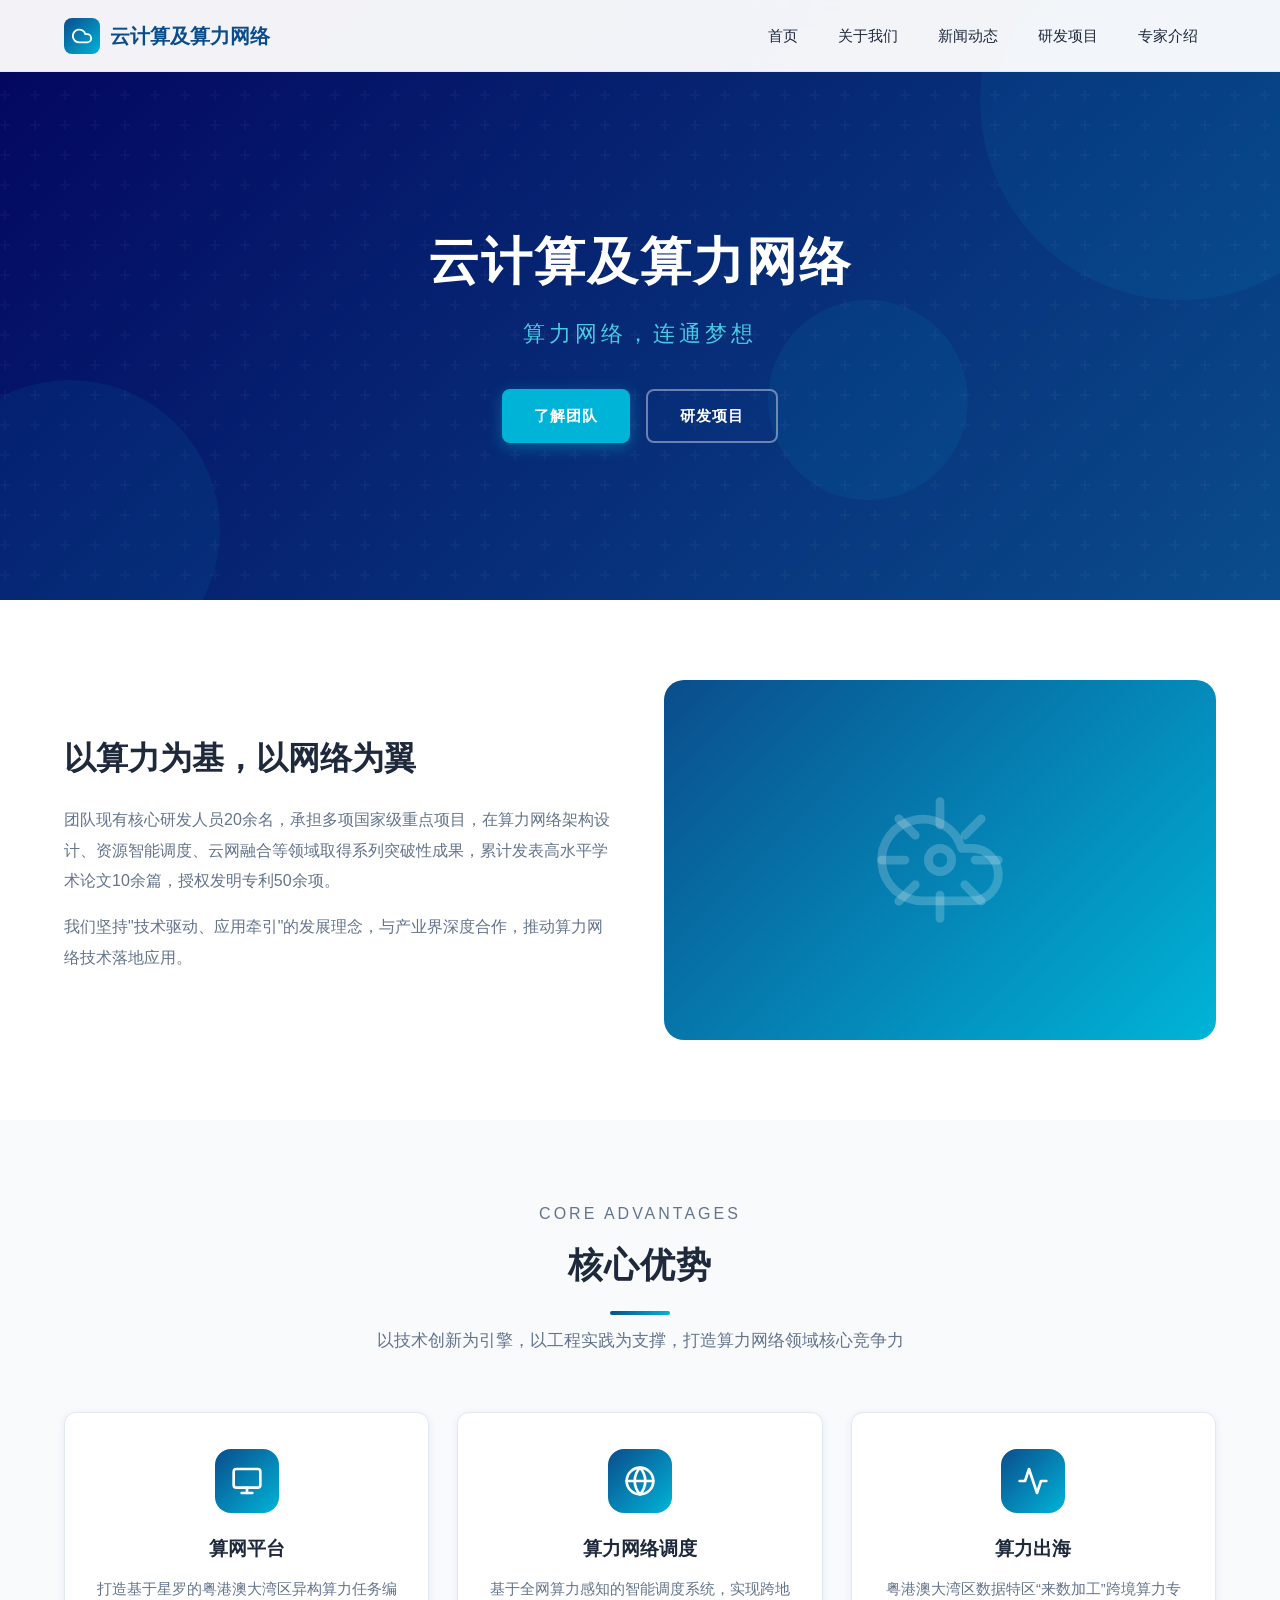
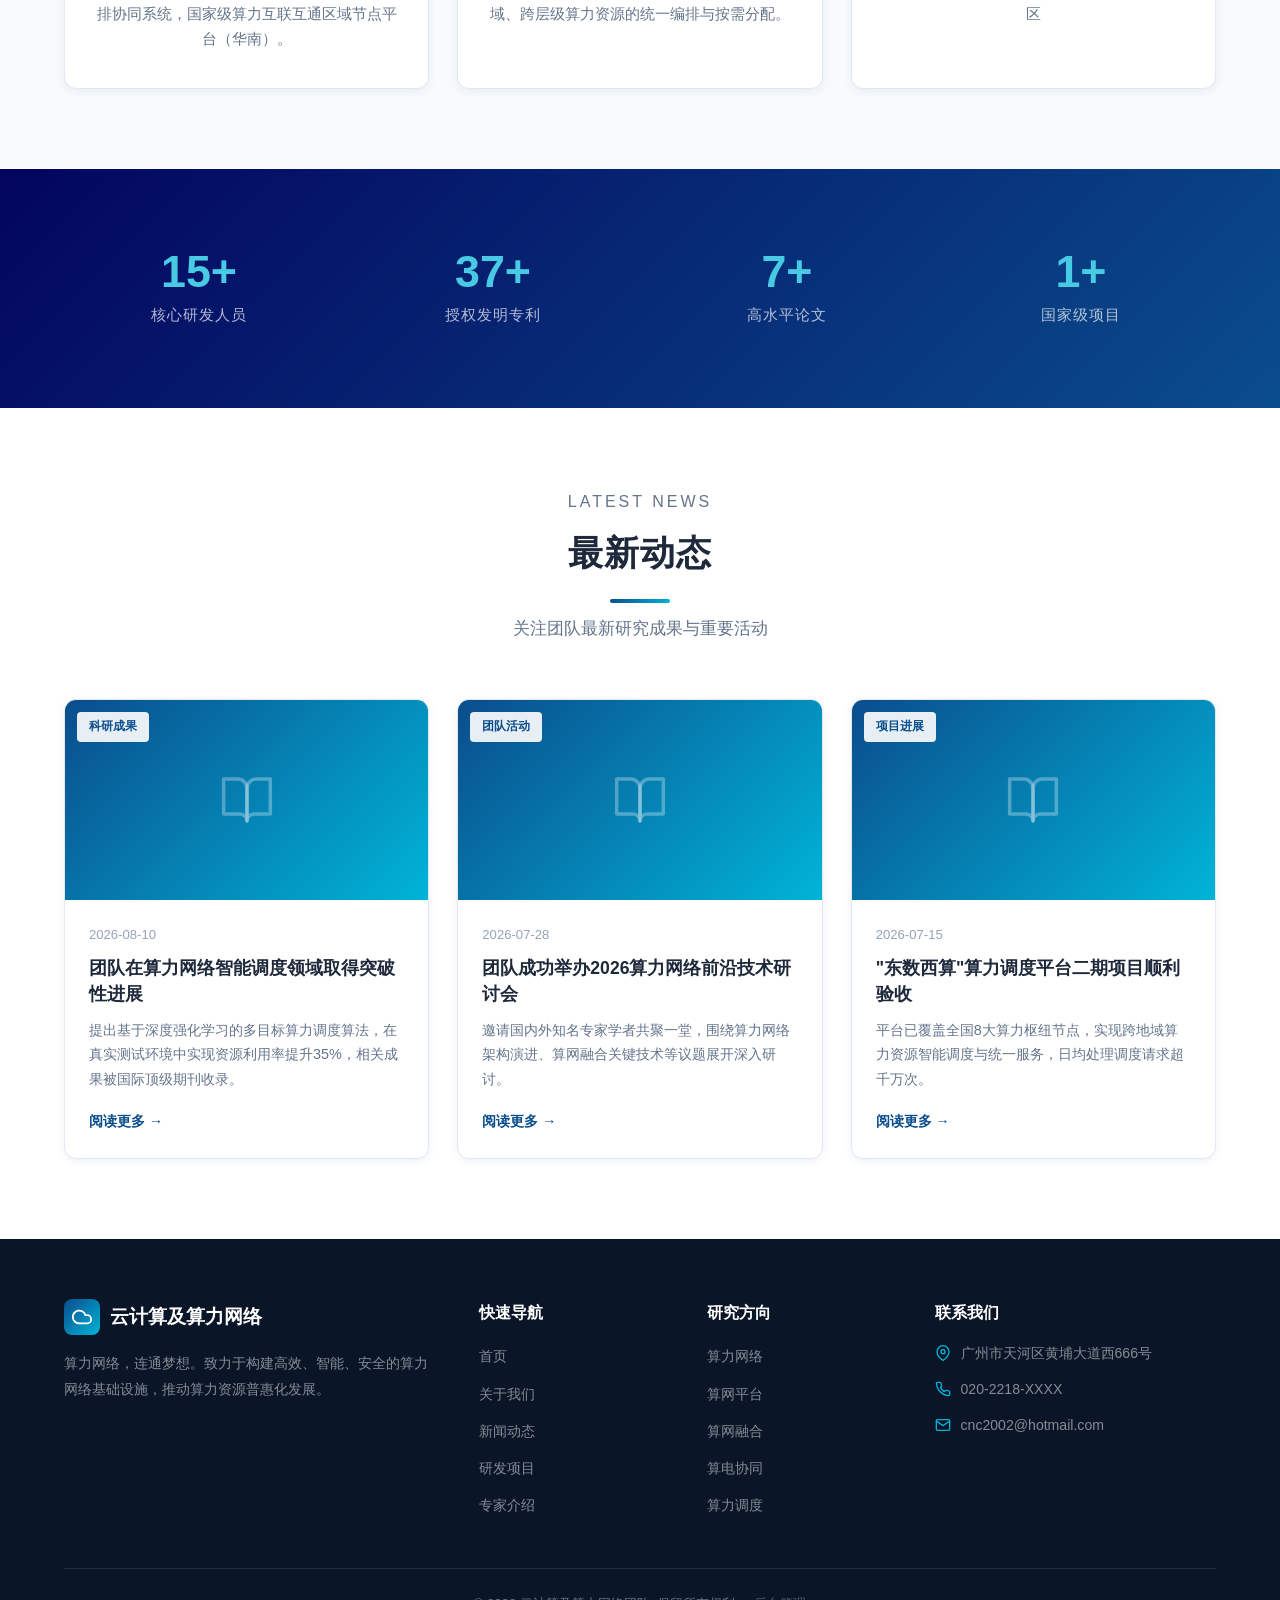
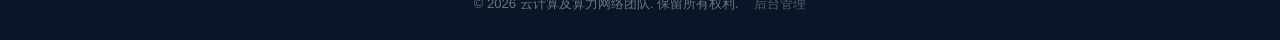
==== commit a31cadc4: "Add files via upload" ====
--- a/index.html
+++ b/index.html
@@ -225,7 +225,6 @@
     </div>
   </footer>
 
-  <script src="./js/data.js"></script>
   <script src="./js/render.js"></script>
   <script src="./js/main.js"></script>
   <script>CCNRender.renderNews('latest-news', 3);</script>
